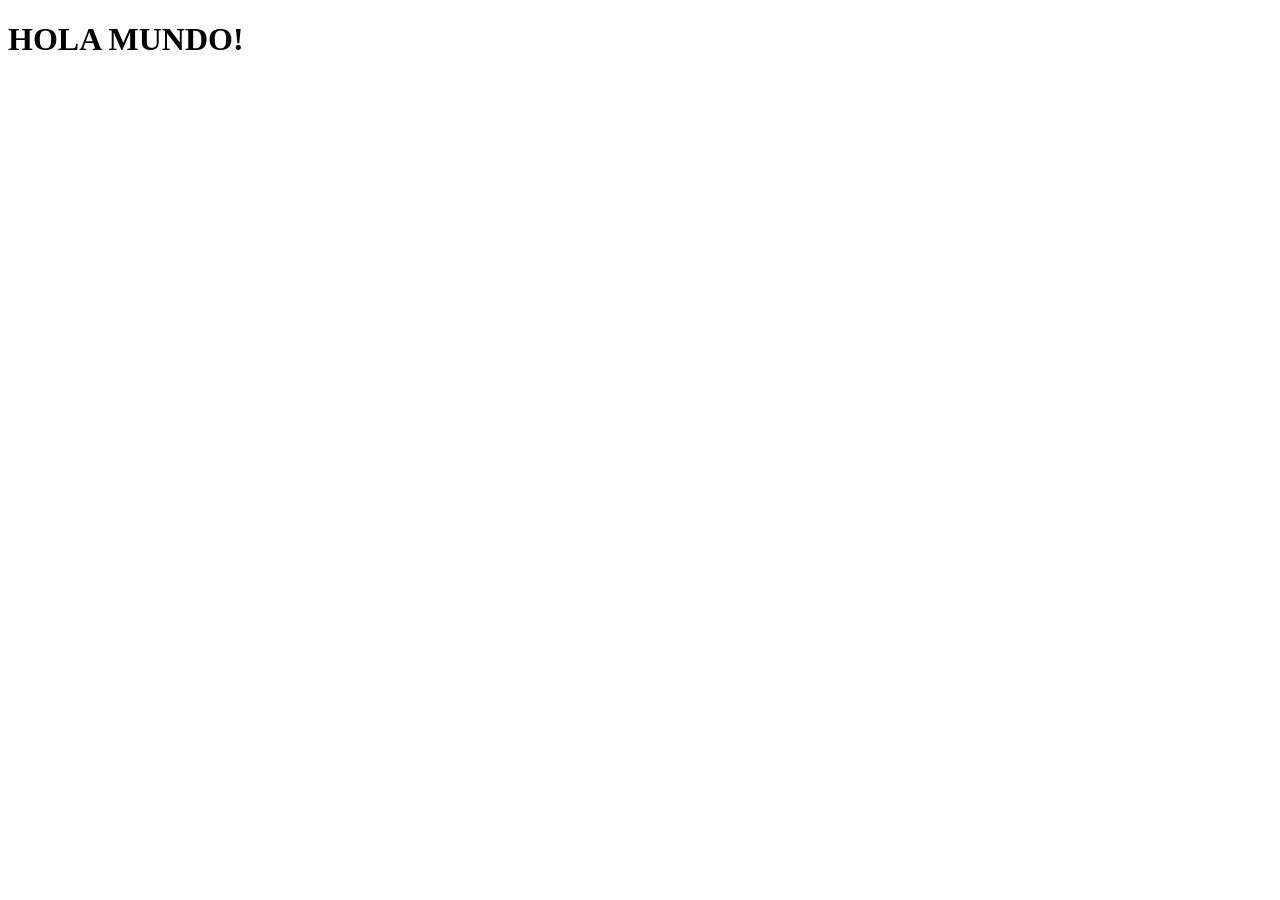
==== index.html @ c12f7f0d "primera version" ====
<!DOCTYPE html>
<html lang="es">
<head>
    <meta charset="UTF-8">
    <meta name="viewport" content="width=device-width, initial-scale=1.0">
    <title>Mi primera pagina web</title>
</head>
<body>
<h1>HOLA MUNDO!</h1>
</body>
</html>
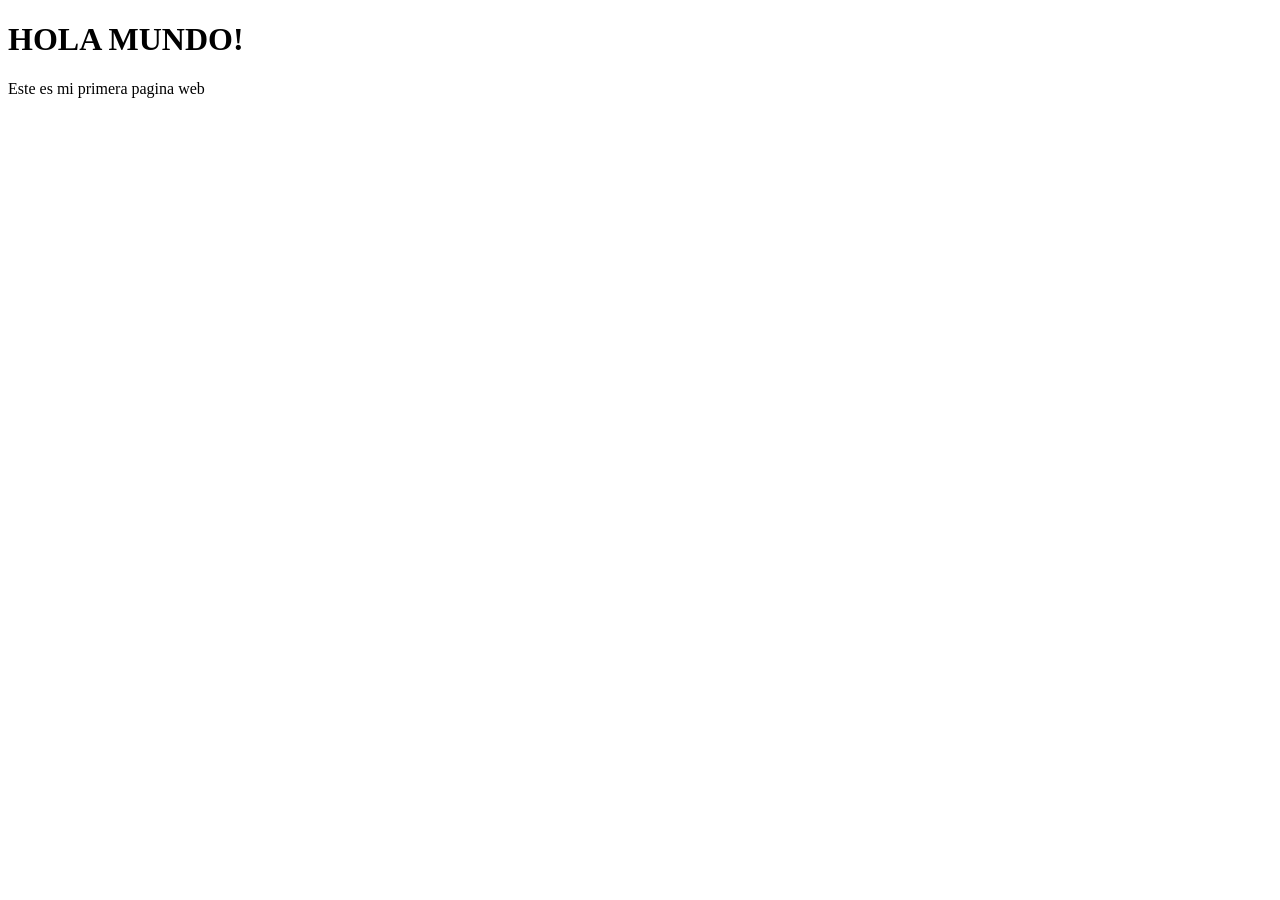
==== commit 5df66914: "´cambio´" ====
--- a/index.html
+++ b/index.html
@@ -7,5 +7,6 @@
 </head>
 <body>
 <h1>HOLA MUNDO!</h1>
+<p>Este es mi primera pagina web</p>
 </body>
 </html>
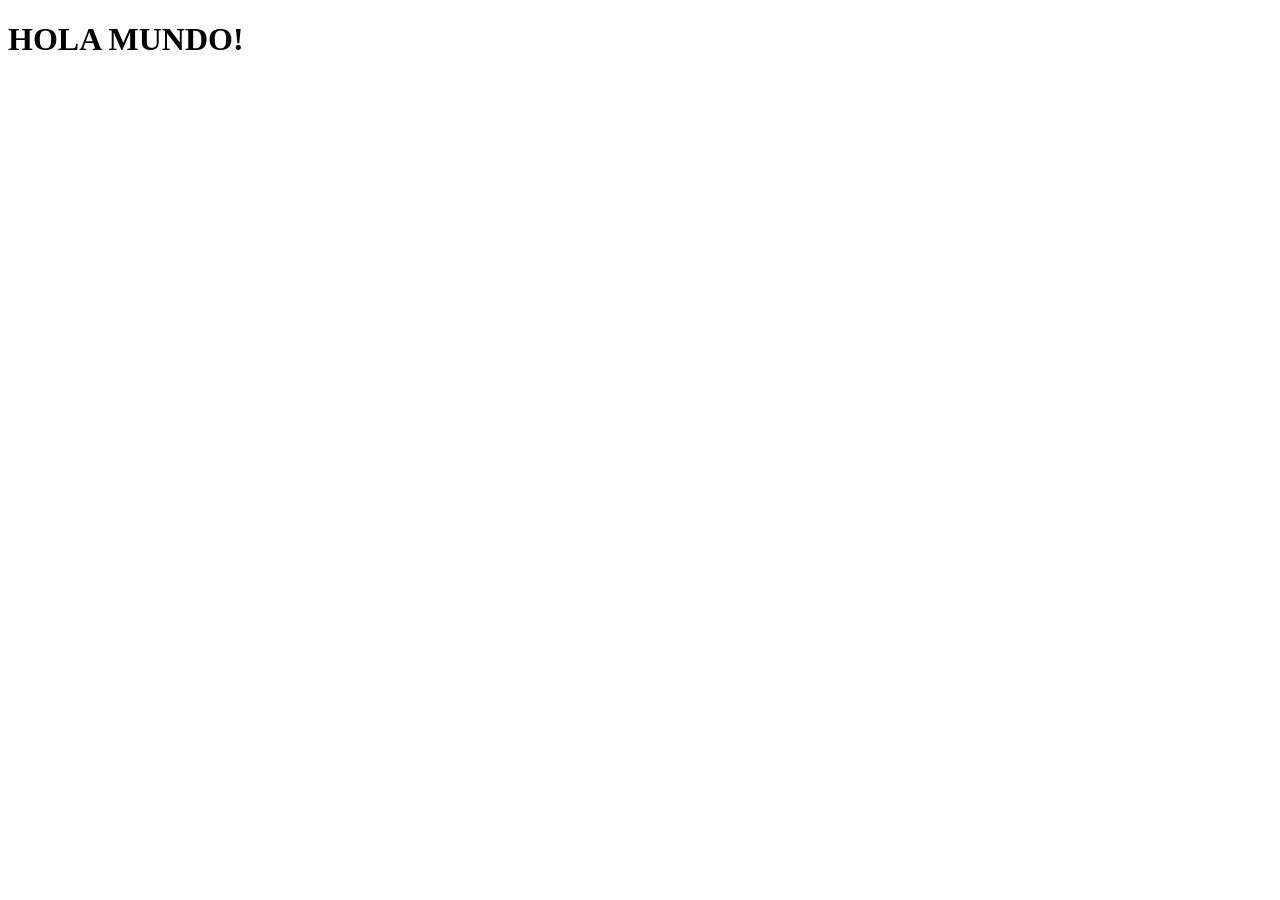
==== commit 7bd8606c: "Revert "´cambio´" :wq This reverts commit 281f9f7ed1cf3f5f60eaf57dca291d0ff56642a6." ====
--- a/index.html
+++ b/index.html
@@ -7,6 +7,5 @@
 </head>
 <body>
 <h1>HOLA MUNDO!</h1>
-<p>Este es mi primera pagina web</p>
 </body>
 </html>
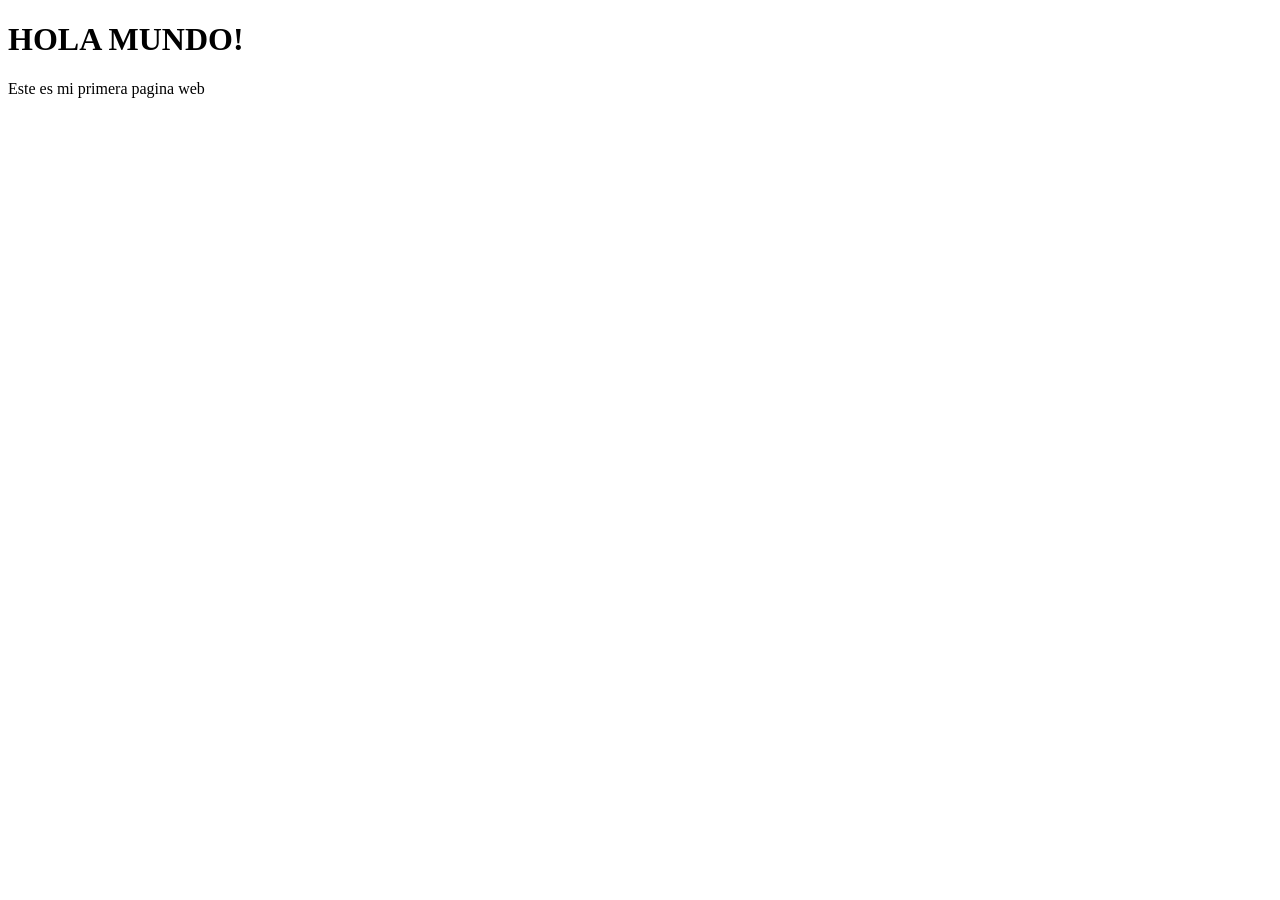
==== commit ab8b7139: "Merge branch 'development'" ====
--- a/index.html
+++ b/index.html
@@ -7,5 +7,6 @@
 </head>
 <body>
 <h1>HOLA MUNDO!</h1>
+<p>Este es mi primera pagina web</p>
 </body>
 </html>
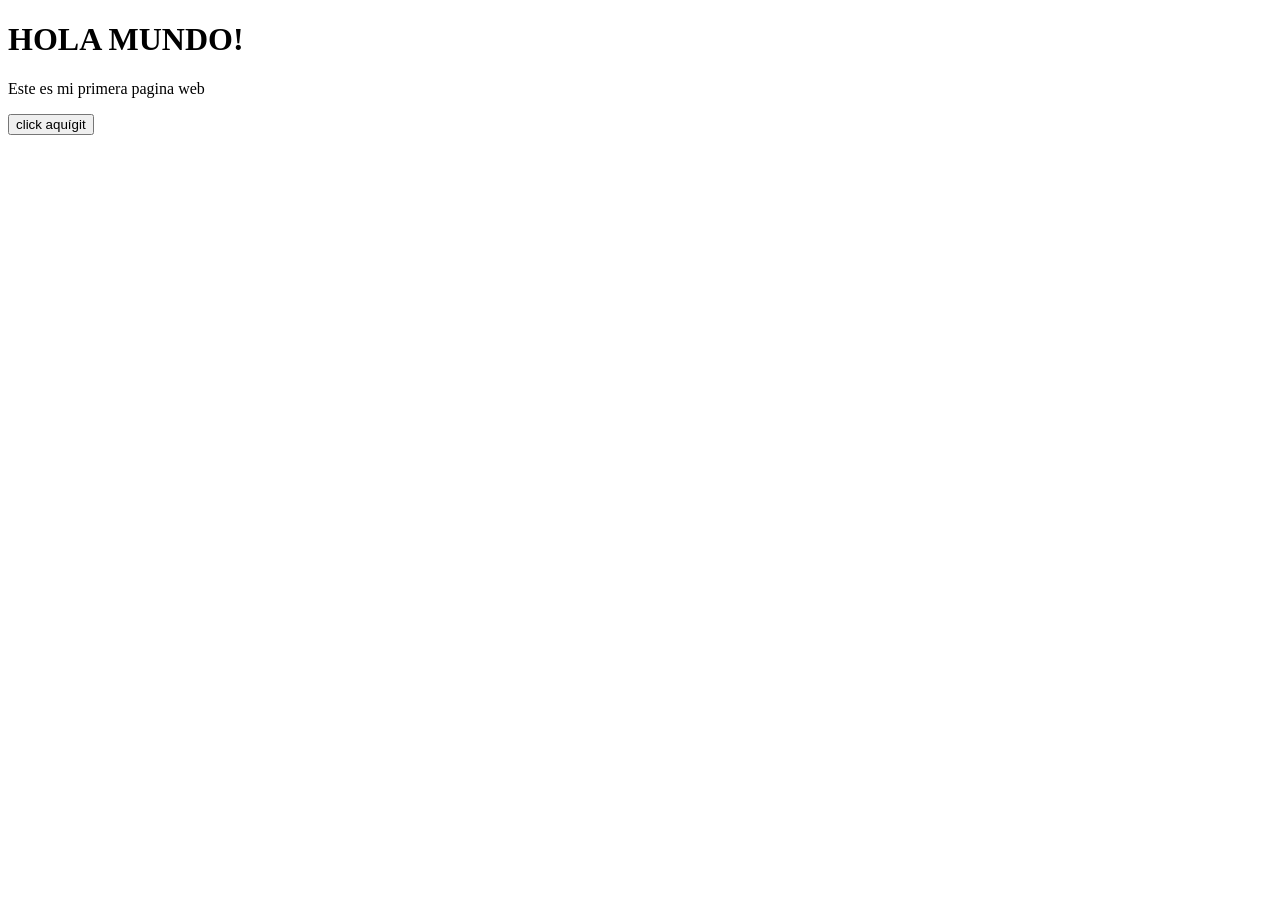
==== commit 590f4a06: "click aquí" ====
--- a/index.html
+++ b/index.html
@@ -8,5 +8,6 @@
 <body>
 <h1>HOLA MUNDO!</h1>
 <p>Este es mi primera pagina web</p>
+<button>click aquígit</button>
 </body>
 </html>
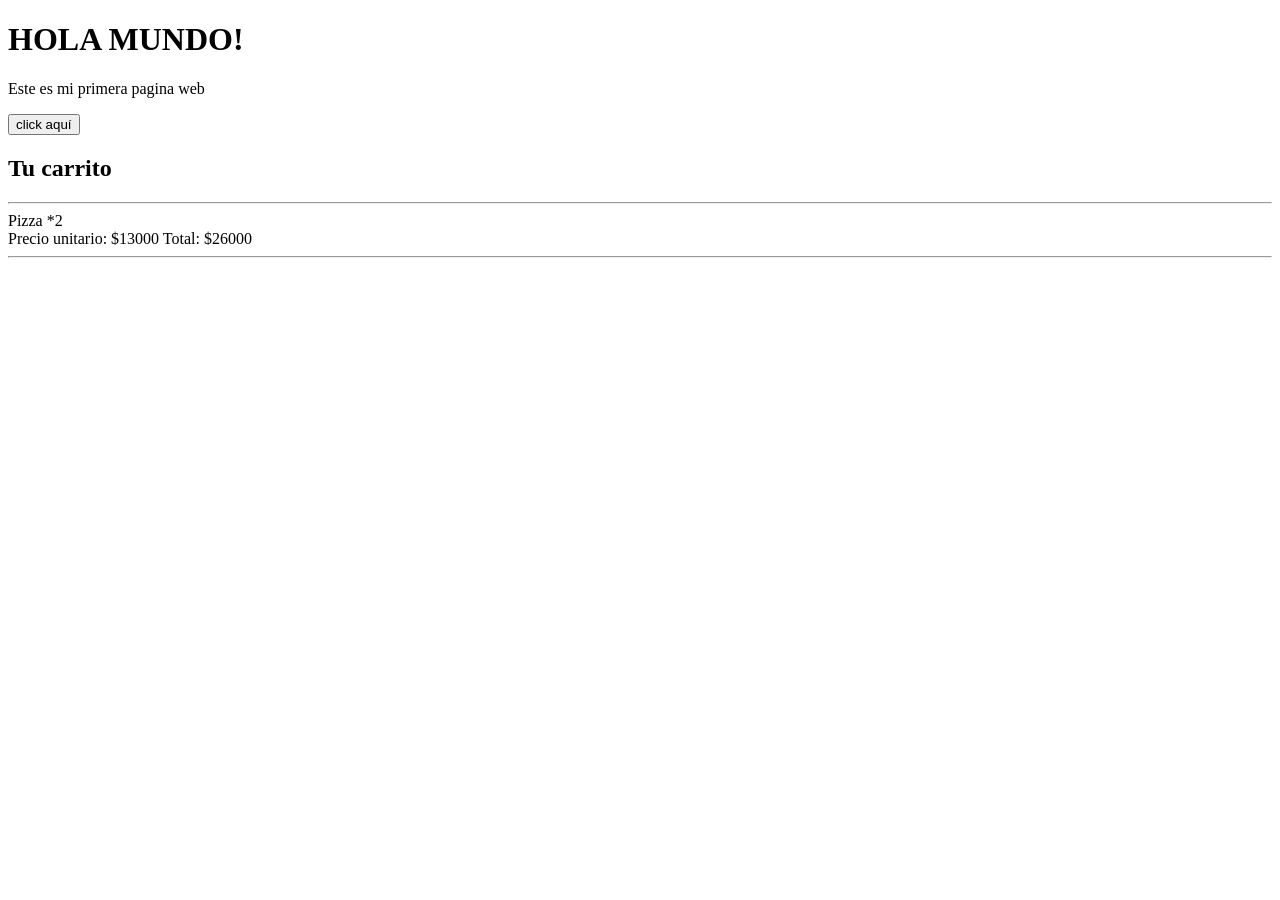
==== commit 035b59ab: "agrego carrito de compras" ====
--- a/index.html
+++ b/index.html
@@ -8,6 +8,13 @@
 <body>
 <h1>HOLA MUNDO!</h1>
 <p>Este es mi primera pagina web</p>
-<button>click aquígit</button>
+<button>click aquí</button>
+<H2>Tu carrito</H2>
+<hr>
+<span>Pizza *2</span>
+<br>
+<span>Precio unitario: $13000</span>
+<Span>Total: $26000</Span>
+<hr>
 </body>
 </html>
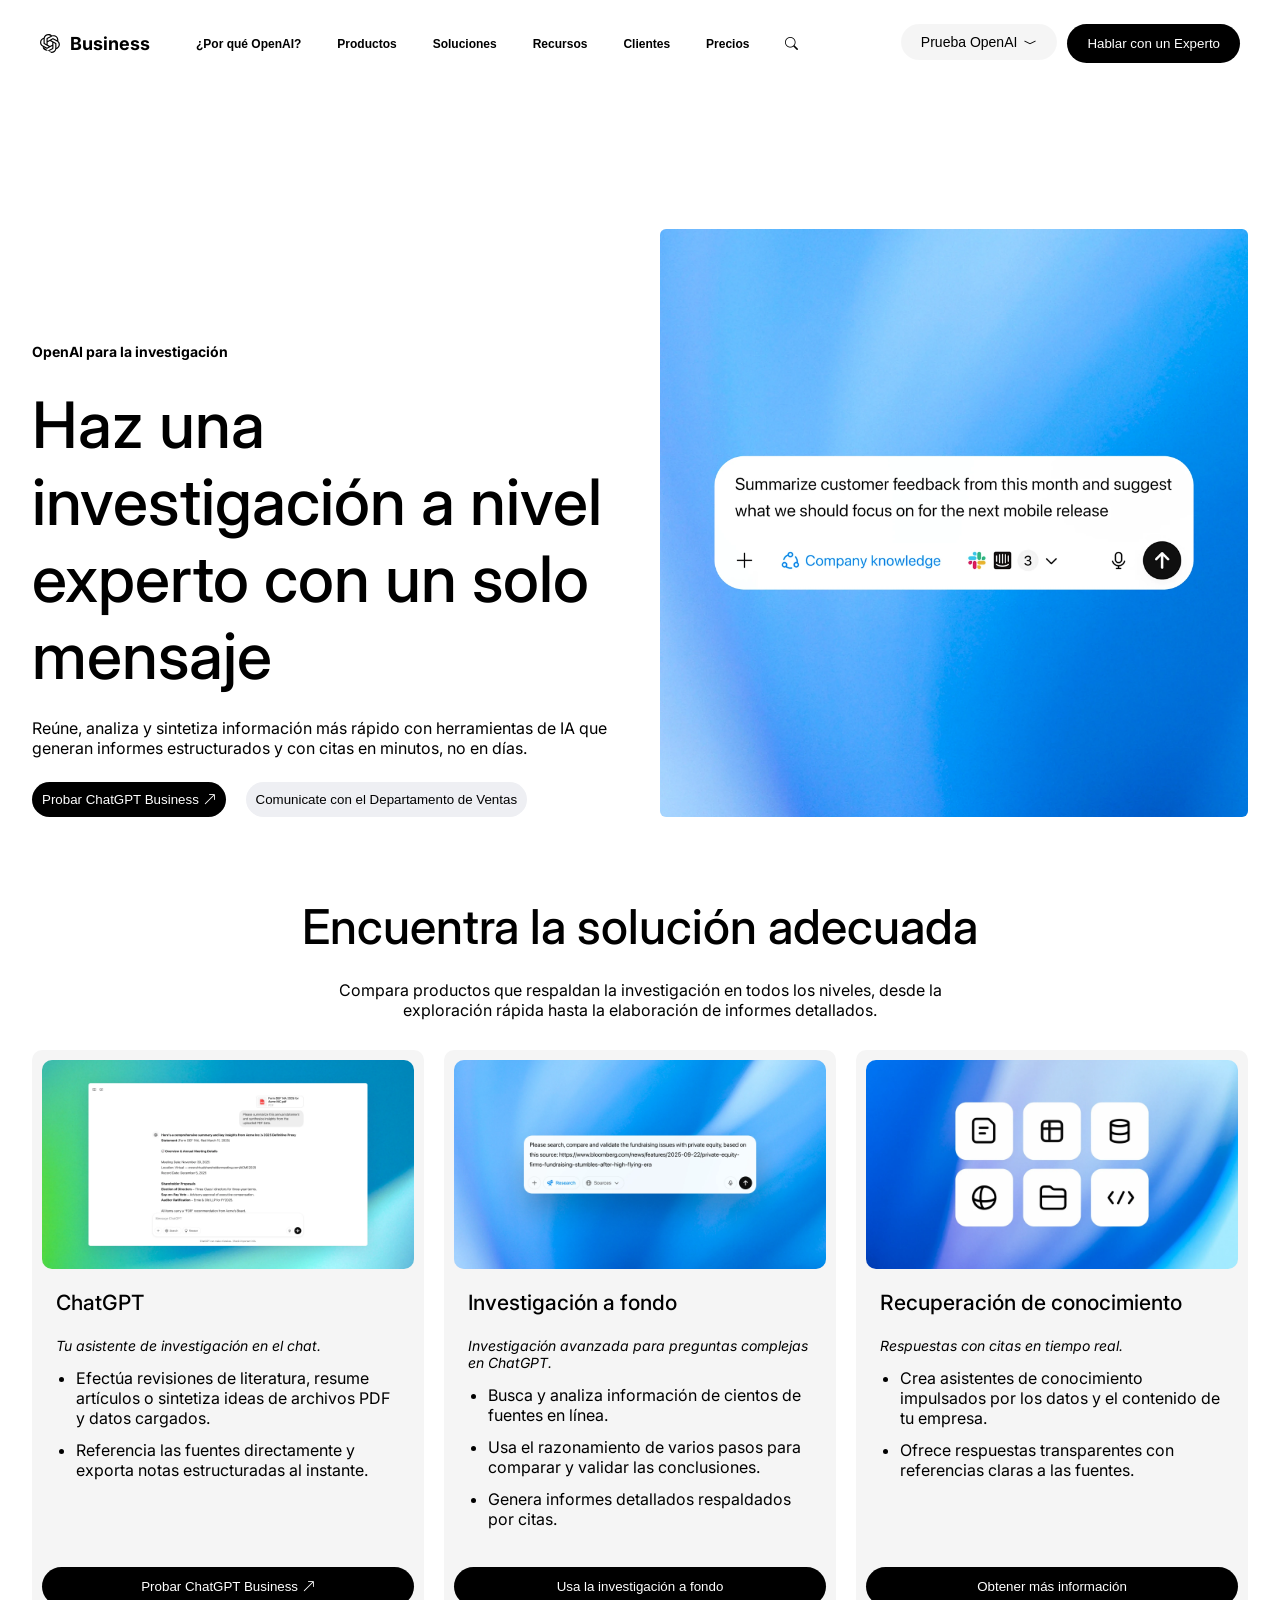
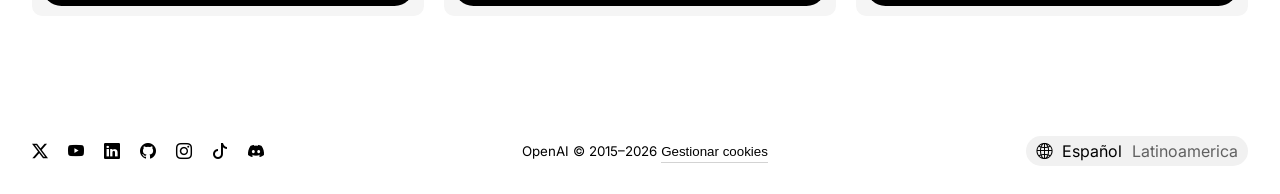
==== commit 726af698: "Actualizo index principal con Trabajo Integrador OpenAI Business" ====
--- a/index.html
+++ b/index.html
@@ -3,18 +3,188 @@
 <head>
     <meta charset="UTF-8">
     <meta name="viewport" content="width=device-width, initial-scale=1.0">
-    <title>Mi primera pagina web</title>
+    <title>Trabajo Intermedio</title>
+    <link rel="stylesheet" href="styles.css">
+    <link rel="stylesheet" href="https://cdn.jsdelivr.net/npm/bootstrap-icons@1.13.1/font/bootstrap-icons.min.css">
 </head>
 <body>
-<h1>HOLA MUNDO!</h1>
-<p>Este es mi primera pagina web</p>
-<button>click aquí</button>
-<H2>Tu carrito</H2>
-<hr>
-<span>Pizza *2</span>
-<br>
-<span>Precio unitario: $13000</span>
-<Span>Total: $26000</Span>
-<hr>
+    <header>
+
+        <div class="contenedor">
+            <div class="logo-openai">
+                    <img src="img/logo-openai.svg" alt="logo logo-openai"> <span>Business</span>
+            </div>
+        
+        
+        <div class="header-navegacion">
+            <nav>
+                <button type="button">¿Por qué OpenAI?</button>
+                <button type="button">Productos</button>
+                <button type="button">Soluciones</button>
+                <button type="button">Recursos</button>
+                <button type="button">Clientes</button>
+                <button type="button">Precios</button>
+            </nav>
+
+            <div class="header-buscar">
+                <button type="button" class="btn-buscar">
+                    <i class="bi bi-search"></i>
+                </button>
+            </div>
+
+        </div>
+
+            <div class="header-PH">
+                
+                <button type="button" class="btn-prueba">Prueba OpenAI
+                    <i class="bi bi-chevron-compact-down"></i>
+                </button>
+                
+                <button type="button" class="btn-experto">Hablar con un Experto</button>    
+
+            </div>
+
+
+                <button type="button" class="btn-menu" aria-label="Menú">
+                     <i class="bi bi-layout-sidebar"></i>
+                </button>
+
+
+        </div>
+
+    </header>
+
+    <main>
+        <div class="contenedor">
+            <section class="hero">
+                <div class="hero-texto">
+
+                    <p class="hero-etiqueta">
+                        OpenAI para la investigación
+                    </p>
+
+                    <h1>Haz una investigación a nivel experto con un solo mensaje</h1>
+
+                    <p>Reúne, analiza y sintetiza información más rápido con herramientas de IA que generan informes estructurados y con citas en minutos, no en días.</p>
+                
+        
+                <div class="hero-botones">
+
+                    <button type="button" class="btn-PCB">Probar ChatGPT Business
+                        <i class="bi bi-arrow-up-right"></i>
+                    </button>
+
+                    <button type="button" class="btn-CDV">Comunicate con el Departamento de Ventas</button>
+                </div>
+        </div>
+
+                <div class="hero-imagen">
+                    <img src="img/solution-research-hero.webp" alt="Creación de contenido con OpenAI">
+              
+                </div>
+
+            </section>
+
+            <section class="ESA">
+                <h2>Encuentra la solución adecuada</h2>
+                
+                <p>Compara productos que respaldan la investigación en todos los niveles, 
+                    desde la exploración rápida hasta la elaboración de informes detallados.</p>
+            
+                <div class="tarjetas">
+                
+                    <article class="tarjeta tarjeta-ChatGPT">
+                    <img src="img/solution-research-thumbnail-01.webp" alt="chatGPT">
+
+                    <div class="contenido-tarjeta"> 
+                        
+                        <h3>ChatGPT</h3>
+
+                        <p>Tu asistente de investigación en el chat.</p>
+
+                        <ul>
+                            <li>Efectúa revisiones de literatura, resume artículos o sintetiza ideas de archivos PDF y datos cargados.  </li>
+                            <li>Referencia las fuentes directamente y exporta notas estructuradas al instante.</li>
+                        </ul>
+                    </div>
+
+                    
+                    <button type="button" class="btn-PCB">Probar ChatGPT Business
+                        <i class="bi bi-arrow-up-right"></i>
+                    </button>
+
+                </article>
+
+                <article class="tarjeta tarjeta-Canvas">
+                    <img src="img/solution-research-thumbnail-02.webp" alt="Canvas">
+
+                    <div class="contenido-tarjeta">
+                        <h3>Investigación a fondo</h3>
+
+                        <p>Investigación avanzada para preguntas complejas en ChatGPT.</p>
+
+                        <ul>
+                            <li>Busca y analiza información de cientos de fuentes en línea. </li>
+                            <li>Usa el razonamiento de varios pasos para comparar y validar las conclusiones.</li>
+                            <li>Genera informes detallados respaldados por citas.</li>
+                        </ul>
+                    </div>    
+
+                    <button type="button">Usa la investigación a fondo</button>
+
+                </article>
+
+                <article class="tarjeta tarjeta-APISora2">
+                    <img src="img/solution-research-thumbnail-03.webp" alt="APISora2">
+
+                    <div class="contenido-tarjeta">
+                        <h3>Recuperación de conocimiento</h3>
+
+                        <p>Respuestas con citas en tiempo real.</p>
+
+                        <ul>
+                            <li>Crea asistentes de conocimiento impulsados por los datos y el contenido de tu empresa.</li>
+                            <li>Ofrece respuestas transparentes con referencias claras a las fuentes.</li>
+                        </ul>
+                    </div>    
+
+                    <button type="button">Obtener más información</button>
+
+                </article>
+            </div>
+        
+        </section>
+
+        </div>
+
+    </main>
+ 
+    <footer>
+
+       <div class="contenedor">
+            <div class="footer-redes">
+                <i class="bi bi-twitter-x"></i>
+                <i class="bi bi-youtube"></i>
+                <i class="bi bi-linkedin"></i>
+                <i class="bi bi-github"></i>
+                <i class="bi bi-instagram"></i>
+                <i class="bi bi-tiktok"></i>
+                <i class="bi bi-discord"></i>
+            </div>
+
+            <div class="footer-info">
+                <small>OpenAI © 2015–2026</small>
+                <button type="button" >Gestionar cookies</button>
+            </div>
+
+            <div class="footer-idioma">
+                    <i class="bi bi-globe2"></i>
+                    <span>Español</span>
+                    <span class="LAT">Latinoamerica</span>
+            </div>
+        </div>
+
+    </footer>
+
 </body>
 </html>
--- a/styles.css
+++ b/styles.css
@@ -0,0 +1,514 @@
+@import url('https://fonts.googleapis.com/css2?family=Inter:ital,opsz,wght@0,14..32,100..900;1,14..32,100..900&display=swap');
+
+body {
+    font-family: "inter", sans-serif;
+}
+
+header {
+    padding: 16px 32px;
+    margin-bottom: 150px;
+    position: sticky;
+    top: 0;
+    z-index: 100;
+    background-color: white;
+}
+
+.logo-openai {
+ 
+    display: flex;
+    flex-direction: row;
+    align-items: center;
+    gap: 10px;
+    
+}
+
+.logo-openai img {
+ 
+    width: 20px;
+    
+}
+
+.logo-openai span {
+ 
+    font-size: 18px;
+    font-weight: 700;
+    
+}
+
+nav {
+    display: flex;
+    align-items: center;
+    gap: 24px;
+}
+
+nav button {
+    background: transparent;
+    border: none;
+    font-size: 12px;
+    font-weight: 550;
+    color: black;
+    white-space: nowrap;
+    cursor: pointer;
+    transition: color 0.3s ease;
+}
+
+nav:hover button {
+    color:rgb(150,150, 150) ;
+}
+
+nav button:hover {
+    color: black;
+}
+
+.header-navegacion {
+    display: flex;
+    align-items: center;
+    gap: 24px;
+}
+
+.header-buscar {
+    display: flex;
+    align-items: center;
+    gap: 12px;
+}
+
+.header-buscar button {
+    background: transparent;
+    border: none;
+    cursor: pointer;
+    font-size: 13px;
+    font-weight: 500; 
+    transition: color 0.3s ease; 
+}
+
+.header-buscar button:hover {
+    color: black;
+}
+
+.header-PH {
+    display: flex;
+    gap: 10px;
+    margin-left: auto;
+    
+}
+
+.header-PH button {
+    border-radius: 20px;
+    padding: 12px 20px;
+    white-space: nowrap;
+}
+
+.header-PH .btn-prueba {
+   display: flex;
+   align-items: center;
+   justify-content: center;
+   gap: 6px;
+   background-color:rgba(0, 0, 0, 0.04);
+   border: none;
+   font-size: 14px;
+   font-weight: 500;
+   height: 36px;
+   transition: background-color 0.3s ease;
+
+}
+
+.header-PH .btn-prueba:hover {
+background-color:#40465c;
+
+}
+
+.btn-prueba i {
+    display: inline-block;
+    transition: transform 0.025s ease;
+}
+
+.btn-prueba:hover i {
+    transform: rotate(180deg);
+}
+
+
+.header-PH .btn-experto {
+   display: flex;
+   align-items: center;
+   gap: 6px;
+   background-color: rgb(0, 0, 0);
+   border: none;
+   color: white;
+}
+
+.btn-menu{
+    display: none;
+    background: transparent;
+    border: none;
+    cursor: pointer;
+    font-size: 14px;
+    font-weight: 500;
+    height: 36px;
+}
+
+.hero {
+    display: flex;
+    flex-direction: row;
+    align-items: center;
+    gap: 40px;
+    margin-bottom: 80px;
+}
+
+.hero-texto {
+    display: flex;
+    flex-direction: column;
+    align-items: flex-start;
+    gap: 24px;
+    flex: 1;
+    min-width: 0;
+    margin-top: auto;
+}
+
+.hero-texto h1 {
+    font-size: 64px;
+    font-weight: 500;
+    margin: 0;
+}
+
+.hero-texto p {
+    margin: 0;
+}
+
+.hero-botones {
+    display: flex;
+    flex-direction: row;
+    gap: 20px;
+    flex-wrap: wrap;
+}
+
+.hero-imagen {
+    flex: 1;
+    min-width: 0;
+}
+
+.hero-etiqueta {
+    font-size: 14px;
+    font-weight: 700;
+    line-height: 19.6px;
+}
+
+.hero-imagen img {
+    width: 100%;
+    height: auto;
+    display: block;
+    border-radius: 6px;
+    box-sizing: border-box;
+}
+
+.btn-PCB {
+    background-color: black;
+    color: white;
+    border: none;
+    border-radius: 30px;
+    padding: 10px;
+    cursor: pointer;
+    transition: background-color 0.3s ease;
+}
+
+.btn-PCB:hover {
+    background-color: #40465c;
+}
+
+.btn-CDV{
+    background-color: rgb(238, 239, 243);
+    color: black;
+    border: none;
+    border-radius: 30px;
+    padding: 10px;
+    cursor: pointer;
+    transition: background-color 0.3s ease;
+}
+
+.btn-CDV:hover {
+    background-color: #d5d6dc;
+}
+
+
+.ESA {
+    text-align: center;
+    margin-bottom: 100px;
+}
+
+.ESA h2 {
+    font-size: 48px;
+    font-weight: 500;
+    margin-bottom: 24px;
+}
+
+.ESA > p {
+    max-width: 650px;
+    margin: 0 auto 30px;
+}
+
+.tarjetas {
+    display: flex;
+    flex-direction: row;
+    justify-content: center;
+    flex-wrap: wrap;
+    gap: 20px;
+}
+
+.tarjeta {
+    display: flex;
+    flex-direction: column;
+    flex: 1;
+    background-color: #f5f5f5;
+    padding: 10px;
+    border-radius: 10px;
+    text-align: left;
+}
+
+.tarjetas img {
+    width: 100%;
+    height: auto;
+    background-color:#e5e7eb;
+    border-radius: 10px;
+}
+
+.contenido-tarjeta {
+    display: flex;
+    flex-direction: column;
+    flex: 1;
+    padding: 0 14px;
+    margin-bottom: 32px;
+}
+
+.contenido-tarjeta h3 {
+    margin-bottom: 8px;
+    font-size: 21px;
+    font-weight: 500;
+}
+
+.contenido-tarjeta p {
+    margin-bottom: 14px;
+    font-size: 14px;
+    font-style: italic;
+}
+
+.contenido-tarjeta ul {
+    display: flex;
+    flex-direction: column;
+    justify-content: flex-start;
+    gap: 12px;
+    padding-left: 20px;
+    margin-top: 0;
+    margin-bottom: 0;
+    min-height: 150px;
+    box-sizing: border-box;
+}
+
+
+.tarjeta button {
+    margin-top: auto;
+    border-radius: 25px;
+    background-color: black;
+    color: white;
+    border: none;
+    padding: 12px 20px;
+    cursor: pointer;
+    transition: background-color 0.3s ease;
+}
+
+.tarjeta button:hover {
+    background-color: #40465c;
+}
+
+.contenedor {
+    width: 100%;
+    max-width: 1580px;
+    margin: auto;
+    padding: 0 24px;
+    box-sizing: border-box;
+}
+
+header .contenedor {
+    display: flex;
+    align-items: center;
+    justify-content: flex-start;
+    gap: 40px;
+    padding: 0;
+}
+
+
+footer .contenedor {
+    display: flex;
+    flex-direction: row;
+    justify-content: space-between;
+    align-items: center;
+    gap: 20px;
+    padding-top: 20px;
+    padding-bottom: 20px;
+}
+
+.footer-redes {
+    display: flex;
+    align-items: center;
+    gap: 20px;
+}
+
+.footer-info {
+    text-align: center;
+}
+
+.footer-info button {
+    background: none;
+    border: none;
+    color: inherit;
+    cursor: pointer;
+
+    border-bottom: 1px solid lightgray;
+    padding: 0 0 3px;
+}
+
+.footer-idioma {
+    background-color: #f1f1f1;
+    border-radius: 30px;
+    gap: 10px;
+    display: flex;
+    flex-direction: row;
+    align-items: center;
+    padding: 5px 10px;
+    cursor: pointer;
+    transition: background-color 0.3s ease;
+}
+
+.footer-idioma:hover {
+    background-color:rgb(229, 231, 235);
+}
+
+.footer-idioma .LAT {
+    color: #00000099;
+} 
+
+
+@media screen and (max-width: 1200px) {
+    nav {
+        display: none;
+    }
+
+    .btn-menu {
+        display: block;
+    }
+
+}
+
+
+@media screen and (max-width: 750px) {
+
+    header {
+        margin-bottom: 40px;
+        padding: 16px 0;
+    }
+
+    .header-PH {
+        display: none;
+    }
+
+    header .contenedor {
+        justify-content: flex-start;
+    }
+
+    .header-buscar {
+        margin-left: auto;
+    }
+
+    .hero {
+        align-items: flex-start;
+    }
+
+    .hero-texto {
+        margin-top: 0;
+    }
+
+    .hero-texto h1 {
+        font-size: 26px;
+        line-height: 1.2;
+    }
+
+    .hero-botones {
+        flex-direction: column;
+        align-items: center;
+        width: 100%;
+    }
+
+    .btn-CDV {
+        width: 100%;
+        max-width: 320px;
+        box-sizing: border-box;
+        padding: 12px 24px;
+        white-space: normal;
+        text-align: center;
+    }
+
+    .tarjetas {
+        display: flex;
+        flex-direction: row;
+        flex-wrap: wrap;
+        gap: 20px;
+    }
+
+    .tarjeta {
+        flex: 0 0 calc(50% - 10px);
+        min-width: 0;
+        box-sizing: border-box;
+    }
+
+    .contenido-tarjeta ul {
+        height: auto;
+    }
+
+    footer .contenedor {
+        flex-direction: row;
+        justify-content: space-between;
+        align-items: center;
+        gap: 12px;
+    }
+
+    .footer-info {
+        display: flex;
+        flex-direction: column;
+        align-items: center;
+        gap: 6px;
+    }
+
+    .ESA h2 {
+        font-size: 28px;
+    }
+}
+
+
+@media screen and (max-width: 690px) {
+    footer .contenedor {
+        flex-direction: column;
+        gap: 30px;
+    }
+}
+
+
+@media screen and (max-width: 565px) {
+    .hero {
+        flex-direction: column;
+    }
+    
+    .tarjeta {
+        flex: 0 0 100%;
+    }
+
+    .footer-info {
+    display: flex;
+    flex-direction: row;
+    justify-content: center;
+    align-items: center;
+    gap: 6px;
+    white-space: nowrap;
+    }
+}
+
+
+
+
